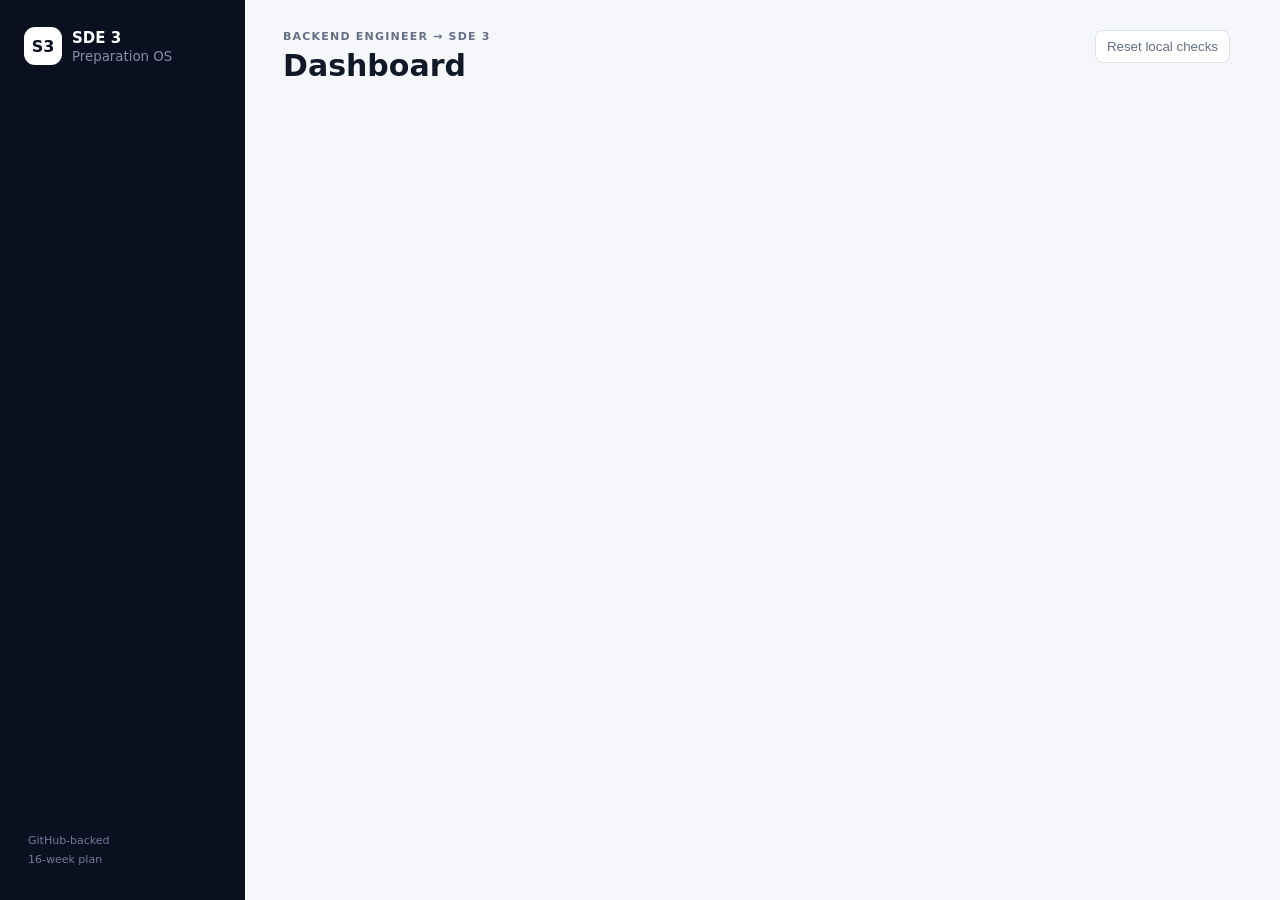
==== sde3.html @ f2c18923 "Add root SDE 3 dashboard entry point" ====
<!doctype html>
<html lang="en">
<head>
  <meta charset="utf-8" />
  <meta name="viewport" content="width=device-width, initial-scale=1" />
  <meta name="theme-color" content="#0b1020" />
  <title>SDE 3 Preparation Dashboard</title>
  <link rel="stylesheet" href="./sde3-prep/styles.css" />
</head>
<body>
  <div class="app-shell">
    <aside class="sidebar">
      <div class="brand"><span class="brand-mark">S3</span><div><strong>SDE 3</strong><small>Preparation OS</small></div></div>
      <nav id="nav"></nav>
      <div class="sidebar-footer"><span>GitHub-backed</span><span>16-week plan</span></div>
    </aside>
    <main class="main">
      <header class="topbar">
        <div><div class="eyebrow">Backend Engineer → SDE 3</div><h1 id="pageTitle">Dashboard</h1></div>
        <div class="top-actions"><button class="ghost" id="resetBtn">Reset local checks</button><span class="date" id="todayDate"></span></div>
      </header>
      <section id="view"></section>
    </main>
  </div>
  <script src="./sde3-prep/app.js"></script>
</body>
</html>
---- sde3-prep/styles.css ----
*{box-sizing:border-box}body{margin:0;font-family:Inter,ui-sans-serif,system-ui,-apple-system,BlinkMacSystemFont,"Segoe UI",sans-serif;background:#f5f7fb;color:#111827}.app-shell{display:flex;min-height:100vh}.sidebar{width:245px;background:#0b1020;color:#dbe3f0;padding:22px 16px;position:fixed;inset:0 auto 0 0;display:flex;flex-direction:column}.brand{display:flex;align-items:center;gap:10px;padding:5px 8px 24px}.brand-mark{width:38px;height:38px;border-radius:11px;background:#fff;color:#0b1020;display:grid;place-items:center;font-weight:900}.brand strong{display:block;color:#fff;font-size:15px}.brand small{display:block;color:#8290a7;margin-top:2px}.sidebar nav{display:grid;gap:5px}.nav-btn{border:0;background:transparent;color:#9eabc0;text-align:left;padding:11px 12px;border-radius:9px;cursor:pointer;font-size:14px}.nav-btn:hover,.nav-btn.active{background:#1a2238;color:#fff}.sidebar-footer{margin-top:auto;display:grid;gap:6px;color:#6f7d96;font-size:11px;padding:12px}.main{margin-left:245px;width:calc(100% - 245px);padding:30px 38px 60px}.topbar{display:flex;justify-content:space-between;align-items:flex-start;margin-bottom:28px}.eyebrow{text-transform:uppercase;letter-spacing:.11em;font-size:11px;color:#667085;font-weight:800}h1{font-size:30px;margin:5px 0 0}.top-actions{display:flex;gap:12px;align-items:center}.date{font-size:13px;color:#667085}.ghost{background:#fff;border:1px solid #dbe1ea;border-radius:8px;padding:8px 11px;color:#667085;cursor:pointer}.hero{background:#0b1020;color:#fff;border-radius:18px;padding:25px 28px;display:grid;grid-template-columns:1.5fr 1fr;gap:28px;box-shadow:0 10px 30px #0b102012}.hero h2{font-size:27px;margin:4px 0 8px}.hero p{color:#b5c0d3;margin:0;line-height:1.6}.progress-ring{display:flex;align-items:center;justify-content:center}.ring{width:135px;height:135px;border-radius:50%;display:grid;place-items:center;background:conic-gradient(#fff var(--p),#2a334b 0);position:relative}.ring:after{content:"";position:absolute;width:103px;height:103px;border-radius:50%;background:#0b1020}.ring span{position:relative;z-index:1;font-size:28px;font-weight:800}.grid{display:grid;grid-template-columns:repeat(3,1fr);gap:16px;margin-top:18px}.card{background:#fff;border:1px solid #e4e8ef;border-radius:14px;padding:19px}.card h3{margin:0 0 7px;font-size:16px}.muted{color:#667085;font-size:13px;line-height:1.55}.metric{font-size:28px;font-weight:800;margin-top:12px}.bar{height:7px;background:#edf0f5;border-radius:99px;overflow:hidden;margin-top:13px}.bar i{display:block;height:100%;background:#111827;border-radius:99px}.section-title{margin:28px 0 12px;font-size:18px}.task{display:flex;gap:12px;align-items:flex-start;padding:13px 0;border-bottom:1px solid #edf0f4}.task:last-child{border:0}.task input{margin-top:3px}.task strong{font-size:14px}.tag{font-size:10px;text-transform:uppercase;letter-spacing:.05em;border:1px solid #dfe4ec;border-radius:999px;padding:3px 7px;color:#667085;margin-left:6px}.week-list{display:grid;gap:10px}.week{background:#fff;border:1px solid #e4e8ef;border-radius:12px;padding:16px;cursor:pointer}.week:hover{border-color:#aeb7c7}.week-head{display:flex;justify-content:space-between;gap:15px}.week h3{margin:0;font-size:15px}.week small{color:#667085}.topic-grid{display:grid;grid-template-columns:repeat(2,1fr);gap:15px}.topic-card{background:#fff;border:1px solid #e4e8ef;border-radius:14px;padding:18px}.topic-head{display:flex;justify-content:space-between;align-items:center}.topic-head h3{margin:0;font-size:16px}.score{font-size:12px;color:#667085}.checklist{margin-top:12px}.checklist label{display:flex;gap:9px;padding:8px 0;font-size:13px;border-bottom:1px solid #f0f2f6}.checklist label:last-child{border:0}.pill{display:inline-block;font-size:11px;background:#f0f2f6;padding:4px 8px;border-radius:999px;color:#475467;margin:3px}.two-col{display:grid;grid-template-columns:1fr 1fr;gap:18px}.empty{background:#fff;border:1px dashed #cfd6e2;border-radius:14px;padding:30px;text-align:center;color:#667085}.callout{background:#eef2ff;border:1px solid #d9defd;border-radius:12px;padding:14px;color:#344054;font-size:13px;line-height:1.55}.small{font-size:12px}.danger{color:#b42318}@media(max-width:900px){.sidebar{position:static;width:100%;height:auto}.sidebar nav{grid-template-columns:repeat(3,1fr)}.sidebar-footer{display:none}.app-shell{display:block}.main{margin:0;width:100%;padding:22px}.hero{grid-template-columns:1fr}.grid,.topic-grid,.two-col{grid-template-columns:1fr}.topbar{gap:12px;flex-direction:column}.top-actions{width:100%;justify-content:space-between}}
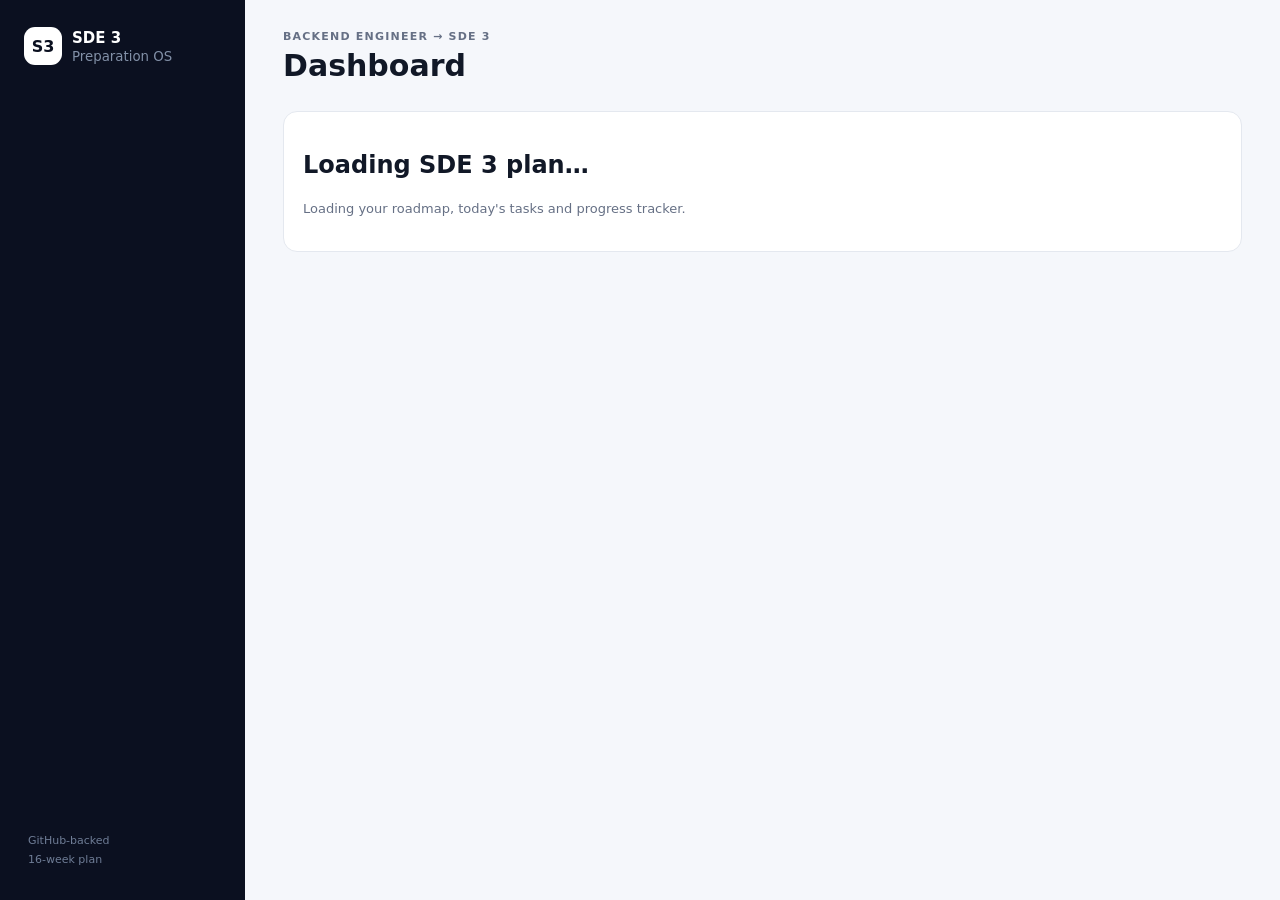
==== commit 0bdd0eb0: "Fix SDE 3 dashboard loading and cache" ====
--- a/sde3.html
+++ b/sde3.html
@@ -5,7 +5,7 @@
   <meta name="viewport" content="width=device-width, initial-scale=1" />
   <meta name="theme-color" content="#0b1020" />
   <title>SDE 3 Preparation Dashboard</title>
-  <link rel="stylesheet" href="./sde3-prep/styles.css" />
+  <link rel="stylesheet" href="./sde3-prep/styles.css?v=2" />
 </head>
 <body>
   <div class="app-shell">
@@ -17,11 +17,11 @@
     <main class="main">
       <header class="topbar">
         <div><div class="eyebrow">Backend Engineer → SDE 3</div><h1 id="pageTitle">Dashboard</h1></div>
-        <div class="top-actions"><button class="ghost" id="resetBtn">Reset local checks</button><span class="date" id="todayDate"></span></div>
+        <div class="top-actions"><span class="date" id="todayDate"></span></div>
       </header>
-      <section id="view"></section>
+      <section id="view"><div class="card"><h2>Loading SDE 3 plan…</h2><p class="muted">Loading your roadmap, today's tasks and progress tracker.</p></div></section>
     </main>
   </div>
-  <script src="./sde3-prep/app.js"></script>
+  <script src="./sde3-prep/app.js?v=2" defer></script>
 </body>
 </html>
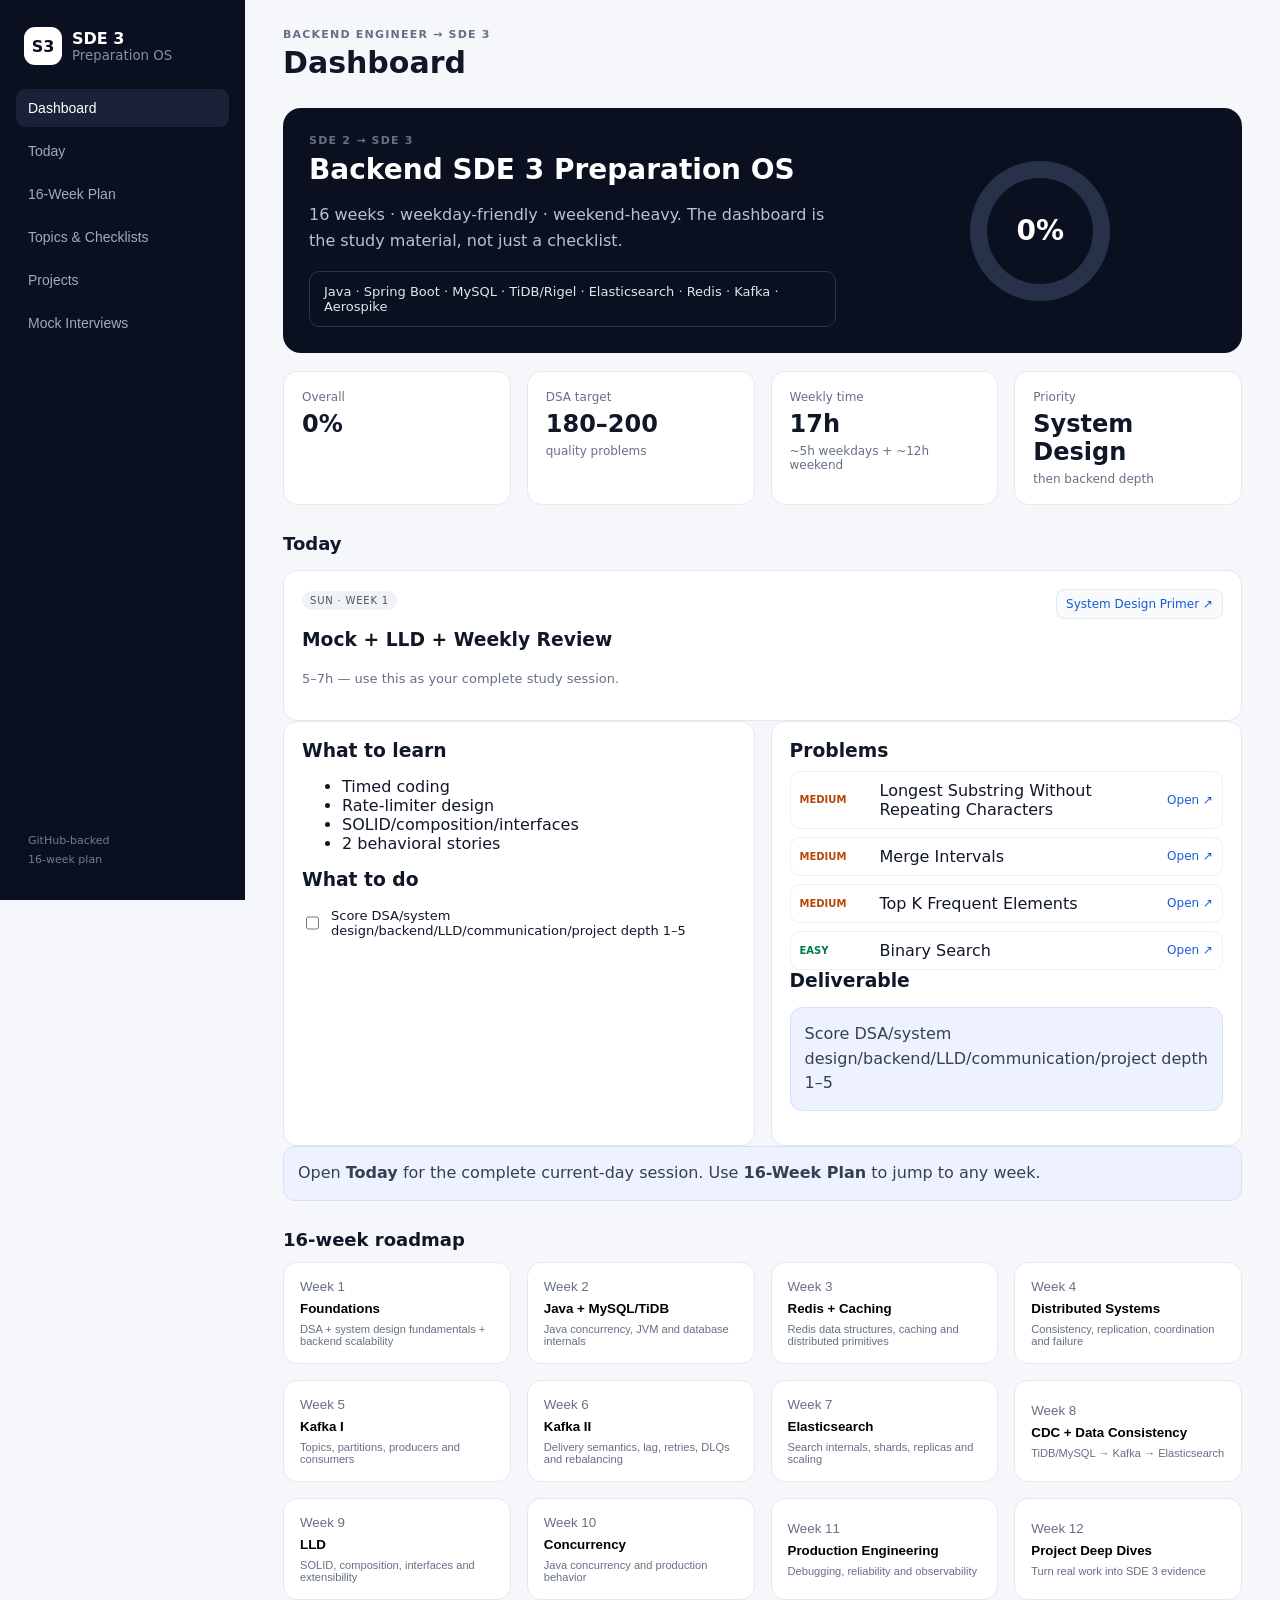
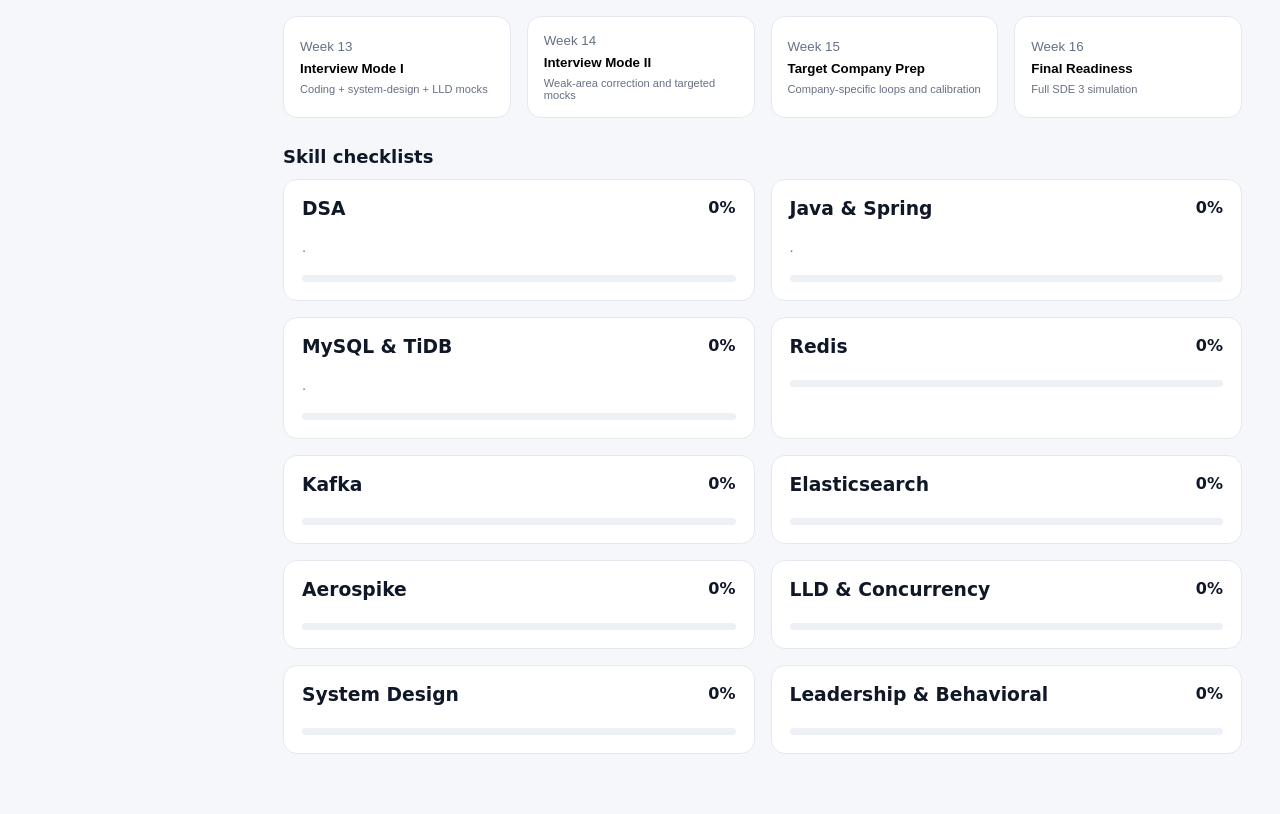
==== commit 8ba53ab9: "Replace SDE3 dashboard renderer with stable daily curriculum" ====
--- a/sde3.html
+++ b/sde3.html
@@ -1,27 +1 @@
-<!doctype html>
-<html lang="en">
-<head>
-  <meta charset="utf-8" />
-  <meta name="viewport" content="width=device-width, initial-scale=1" />
-  <meta name="theme-color" content="#0b1020" />
-  <title>SDE 3 Preparation Dashboard</title>
-  <link rel="stylesheet" href="./sde3-prep/styles.css?v=2" />
-</head>
-<body>
-  <div class="app-shell">
-    <aside class="sidebar">
-      <div class="brand"><span class="brand-mark">S3</span><div><strong>SDE 3</strong><small>Preparation OS</small></div></div>
-      <nav id="nav"></nav>
-      <div class="sidebar-footer"><span>GitHub-backed</span><span>16-week plan</span></div>
-    </aside>
-    <main class="main">
-      <header class="topbar">
-        <div><div class="eyebrow">Backend Engineer → SDE 3</div><h1 id="pageTitle">Dashboard</h1></div>
-        <div class="top-actions"><span class="date" id="todayDate"></span></div>
-      </header>
-      <section id="view"><div class="card"><h2>Loading SDE 3 plan…</h2><p class="muted">Loading your roadmap, today's tasks and progress tracker.</p></div></section>
-    </main>
-  </div>
-  <script src="./sde3-prep/app.js?v=2" defer></script>
-</body>
-</html>
+<!doctype html><html lang="en"><head><meta charset="utf-8"><meta name="viewport" content="width=device-width,initial-scale=1"><meta name="theme-color" content="#0b1020"><title>SDE 3 Preparation OS</title><link rel="stylesheet" href="./sde3-prep/styles-fixed.css?v=4"></head><body><div class="app-shell"><aside class="sidebar"><div class="brand"><span class="brand-mark">S3</span><div><strong>SDE 3</strong><small>Preparation OS</small></div></div><nav id="nav"></nav><div class="sidebar-footer"><span>GitHub-backed</span><span>16-week plan</span></div></aside><main class="main"><header class="topbar"><div><div class="eyebrow">Backend Engineer → SDE 3</div><h1 id="pageTitle">Dashboard</h1></div><div><span id="todayDate"></span></div></header><section id="view"><div class="card"><h2>Loading SDE 3 plan…</h2><p class="muted">Loading roadmap, daily study material and progress.</p></div></section></main></div><script src="./sde3-prep/app-fixed.js?v=4"></script></body></html>
--- a/sde3-prep/styles-fixed.css
+++ b/sde3-prep/styles-fixed.css
@@ -0,0 +1 @@
+*{box-sizing:border-box}html,body{margin:0;padding:0;font-family:Inter,ui-sans-serif,system-ui,-apple-system,BlinkMacSystemFont,"Segoe UI",sans-serif;background:#f5f7fb;color:#101828}body{min-height:100vh}.app-shell{display:flex;min-height:100vh}.sidebar{width:245px;background:#0b1020;color:#dbe3f0;padding:22px 16px;position:fixed;inset:0 auto 0 0;display:flex;flex-direction:column;min-height:100vh}.brand{display:flex;align-items:center;gap:10px;padding:5px 8px 24px}.brand-mark{width:38px;height:38px;border-radius:11px;background:#fff;color:#0b1020;display:grid;place-items:center;font-weight:900}.brand strong{display:block;color:#fff}.brand small{display:block;color:#8290a7}.sidebar nav{display:grid;gap:5px}.nav-btn{border:0;background:transparent;color:#9eabc0;text-align:left;padding:11px 12px;border-radius:9px;cursor:pointer;font-size:14px}.nav-btn:hover,.nav-btn.active{background:#1a2238;color:#fff}.sidebar-footer{margin-top:auto;display:grid;gap:6px;color:#6f7d96;font-size:11px;padding:12px}.main{margin-left:245px;width:calc(100% - 245px);padding:28px 38px 60px}.topbar{display:flex;justify-content:space-between;align-items:flex-start;margin-bottom:24px}.eyebrow{text-transform:uppercase;letter-spacing:.11em;font-size:11px;color:#667085;font-weight:800}.topbar h1{font-size:30px;margin:4px 0}.ghost{background:#fff;border:1px solid #dbe1ea;border-radius:8px;padding:8px 11px;color:#667085}.hero{background:#0b1020;color:#fff;border-radius:18px;padding:26px;display:grid;grid-template-columns:1.5fr 1fr;gap:28px}.hero h2{font-size:28px;margin:6px 0}.hero p{color:#b7c2d5;line-height:1.6}.stack{margin-top:18px;padding:12px 14px;border:1px solid #2a334b;border-radius:10px;color:#dfe5ef;font-size:13px}.ring-wrap{display:flex;align-items:center;justify-content:center}.ring{width:140px;height:140px;border-radius:50%;display:grid;place-items:center;background:conic-gradient(#fff var(--p),#27314a 0);position:relative}.ring:after{content:"";position:absolute;width:106px;height:106px;border-radius:50%;background:#0b1020}.ring span{z-index:1;position:relative;font-size:28px;font-weight:800}.stat-grid,.grid,.topic-grid,.week-grid,.study-grid,.today-grid{display:grid;gap:16px}.stat-grid{grid-template-columns:repeat(4,1fr);margin:18px 0}.stat{background:#fff;border:1px solid #e4e8ef;border-radius:14px;padding:18px}.stat span,.stat small{display:block;color:#667085;font-size:12px}.stat b{display:block;font-size:24px;margin:6px 0}.grid{grid-template-columns:repeat(3,1fr)}.topic-grid{grid-template-columns:repeat(2,1fr)}.study-grid{grid-template-columns:repeat(2,1fr)}.today-grid{grid-template-columns:1fr 1fr}.card,.study-card,.topic-card,.week-card,.stat{background:#fff;border:1px solid #e4e8ef;border-radius:14px}.card,.study-card,.topic-card{padding:18px}.study-card h3,.topic-card h3{margin:0 0 10px}.study-card h4{margin:18px 0 8px;font-size:12px;text-transform:uppercase;letter-spacing:.08em;color:#667085}.muted{color:#667085;font-size:13px;line-height:1.55}.section-title{margin:28px 0 12px;font-size:18px}.callout{background:#eef2ff;border:1px solid #d9defd;border-radius:12px;padding:14px;color:#344054;line-height:1.55}.bar{height:7px;background:#edf0f5;border-radius:999px;overflow:hidden;margin-top:10px}.bar i{display:block;height:100%;background:#111827;border-radius:999px}.checklist label{display:flex;gap:9px;padding:8px 0;border-bottom:1px solid #f0f2f6;font-size:13px}.checklist label:last-child{border-bottom:0}.study-head,.topic-head,.week-head{display:flex;justify-content:space-between;gap:12px}.daytag{display:inline-block;font-size:10px;text-transform:uppercase;letter-spacing:.08em;color:#475467;background:#f0f2f6;border-radius:999px;padding:4px 8px}.problems{display:grid;gap:8px}.problem{display:grid;grid-template-columns:72px 1fr auto;align-items:center;gap:8px;padding:9px;border:1px solid #edf0f4;border-radius:10px}.problem a,.links a{color:#175cd3;text-decoration:none;font-size:12px}.difficulty{font-size:10px;font-weight:700;text-transform:uppercase}.difficulty.easy{color:#027a48}.difficulty.medium{color:#b54708}.difficulty.hard{color:#b42318}.links{display:flex;flex-wrap:wrap;gap:8px}.links a{background:#f8fafc;border:1px solid #e4e8ef;border-radius:8px;padding:7px 9px}.week-grid{grid-template-columns:repeat(4,1fr)}.week-card{text-align:left;padding:16px;cursor:pointer}.week-card:hover{border-color:#98a2b3}.week-card span,.week-card small,.week-card em{display:block;color:#667085}.week-card b{display:block;margin:7px 0}.week-card em{font-size:11px;margin-top:10px}.today-hero{background:#fff;border:1px solid #e4e8ef;border-radius:14px;padding:18px;margin-top:16px;display:flex;justify-content:space-between;gap:20px}.day-strip{display:flex;gap:8px;flex-wrap:wrap}.day-button{border:1px solid #dbe1ea;background:#fff;padding:8px 13px;border-radius:8px}.day-button.active{background:#0b1020;color:#fff}.error{background:#fff3f2;border:1px solid #fecdca;border-radius:14px;padding:20px}.error pre{white-space:pre-wrap;overflow:auto;font-size:12px}.error button{margin-top:10px;padding:9px 12px}@media(max-width:1000px){.week-grid{grid-template-columns:repeat(2,1fr)}.grid,.stat-grid,.study-grid,.today-grid{grid-template-columns:1fr}.hero{grid-template-columns:1fr}.topic-grid{grid-template-columns:1fr}}@media(max-width:700px){.sidebar{position:static;width:100%;min-height:auto}.app-shell{display:block}.main{margin:0;width:100%;padding:20px}.week-grid{grid-template-columns:1fr}.topbar{flex-direction:column;gap:10px}}
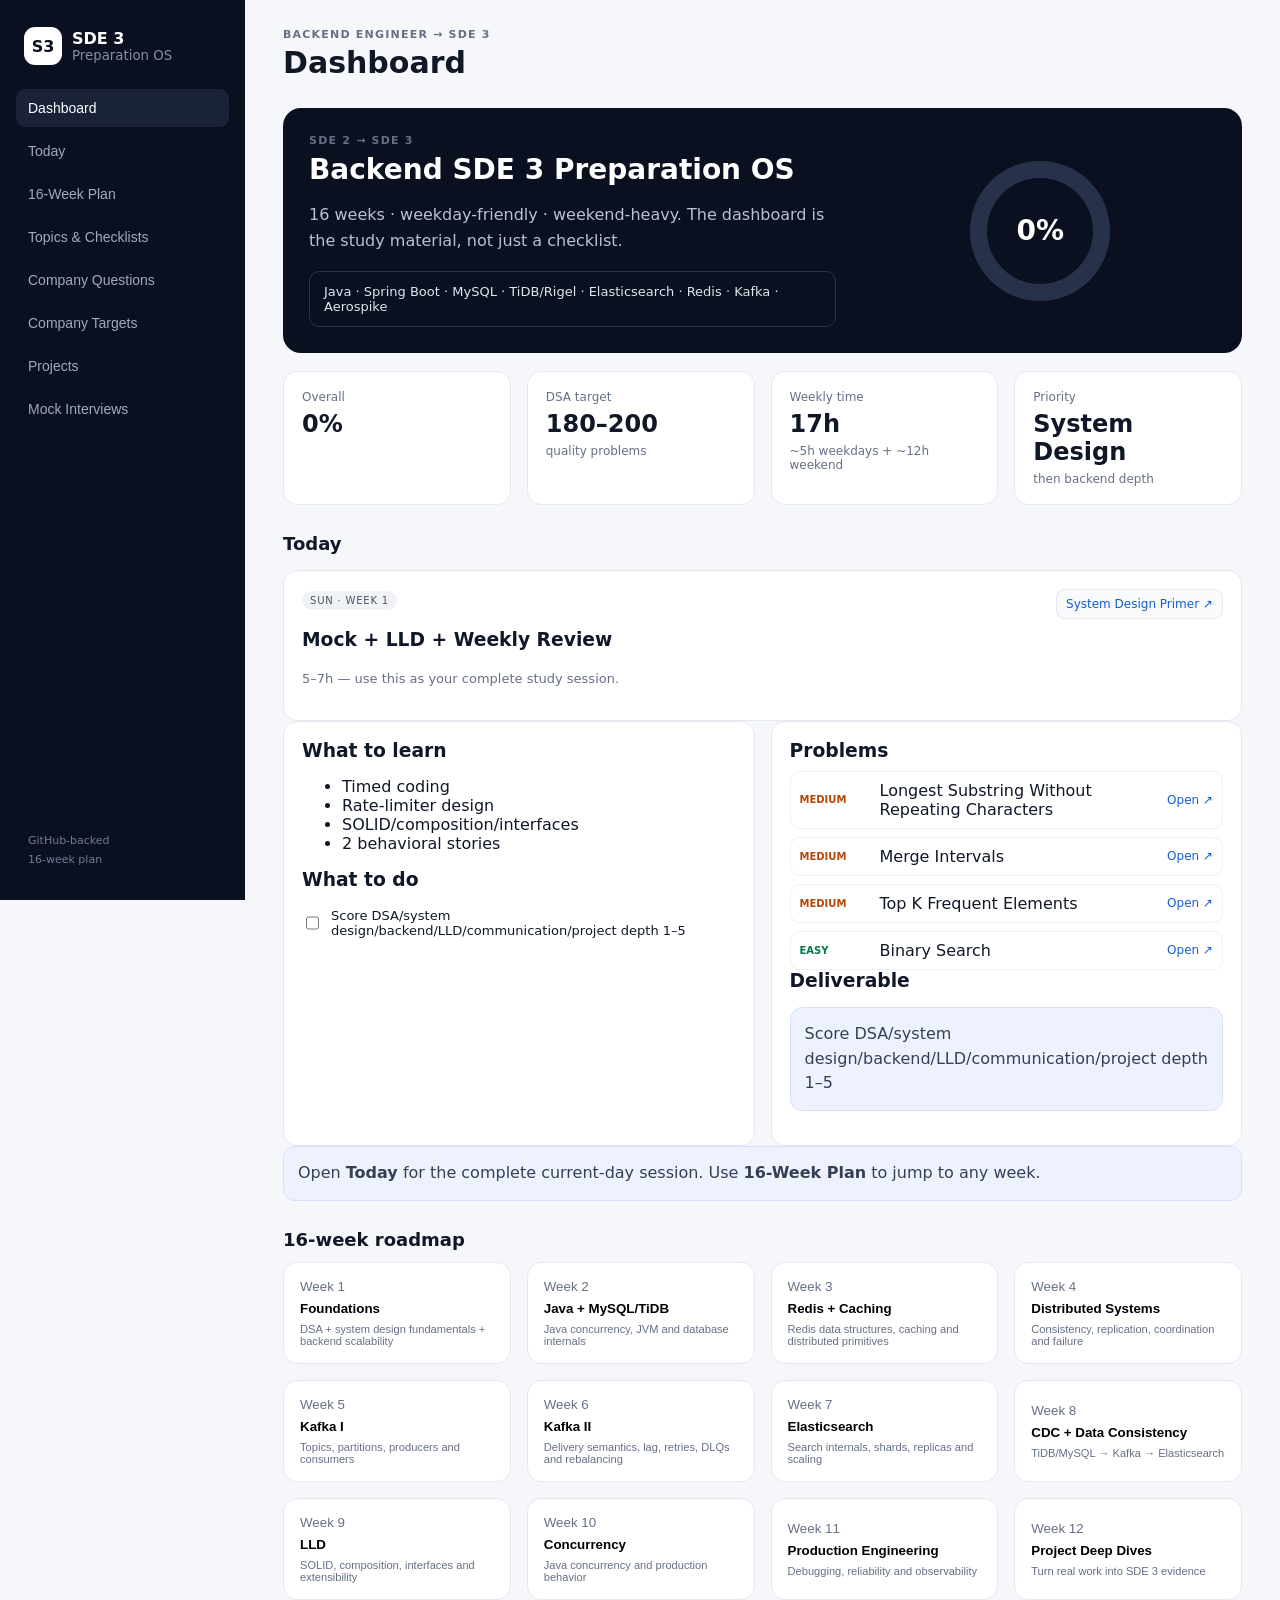
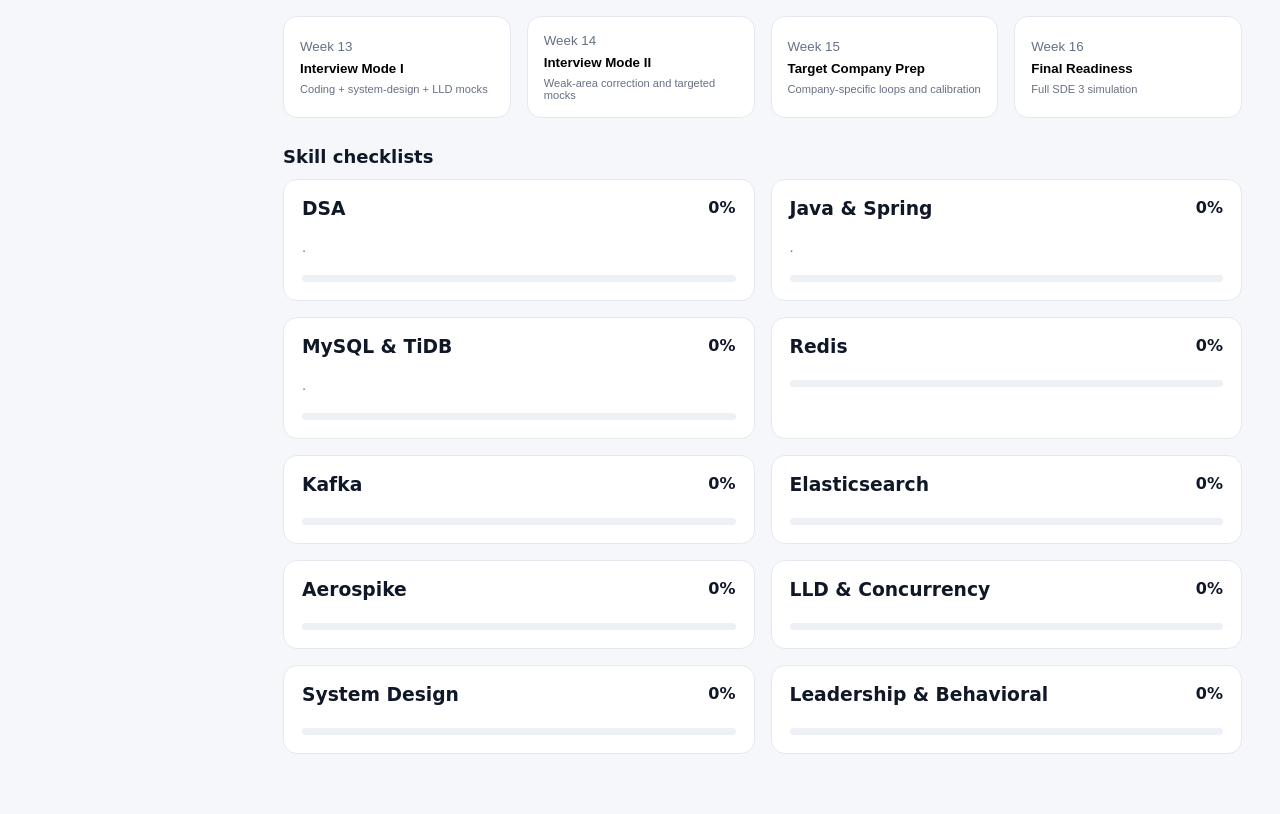
==== commit 2b23a247: "Add company-specific dashboard tabs and cache-bust assets" ====
--- a/sde3.html
+++ b/sde3.html
@@ -1 +1 @@
-<!doctype html><html lang="en"><head><meta charset="utf-8"><meta name="viewport" content="width=device-width,initial-scale=1"><meta name="theme-color" content="#0b1020"><title>SDE 3 Preparation OS</title><link rel="stylesheet" href="./sde3-prep/styles-fixed.css?v=4"></head><body><div class="app-shell"><aside class="sidebar"><div class="brand"><span class="brand-mark">S3</span><div><strong>SDE 3</strong><small>Preparation OS</small></div></div><nav id="nav"></nav><div class="sidebar-footer"><span>GitHub-backed</span><span>16-week plan</span></div></aside><main class="main"><header class="topbar"><div><div class="eyebrow">Backend Engineer → SDE 3</div><h1 id="pageTitle">Dashboard</h1></div><div><span id="todayDate"></span></div></header><section id="view"><div class="card"><h2>Loading SDE 3 plan…</h2><p class="muted">Loading roadmap, daily study material and progress.</p></div></section></main></div><script src="./sde3-prep/app-fixed.js?v=4"></script></body></html>+<!doctype html><html lang="en"><head><meta charset="utf-8"><meta name="viewport" content="width=device-width,initial-scale=1"><meta name="theme-color" content="#0b1020"><title>SDE 3 Preparation OS</title><link rel="stylesheet" href="./sde3-prep/styles-fixed.css?v=5"></head><body><div class="app-shell"><aside class="sidebar"><div class="brand"><span class="brand-mark">S3</span><div><strong>SDE 3</strong><small>Preparation OS</small></div></div><nav id="nav"></nav><div class="sidebar-footer"><span>GitHub-backed</span><span>16-week plan</span></div></aside><main class="main"><header class="topbar"><div><div class="eyebrow">Backend Engineer → SDE 3</div><h1 id="pageTitle">Dashboard</h1></div><div><span id="todayDate"></span></div></header><section id="view"><div class="card"><h2>Loading SDE 3 plan…</h2><p class="muted">Loading roadmap, daily study material, company questions and targets.</p></div></section></main></div><script src="./sde3-prep/app-fixed.js?v=5"></script><script src="./sde3-prep/companies.js?v=1"></script></body></html>
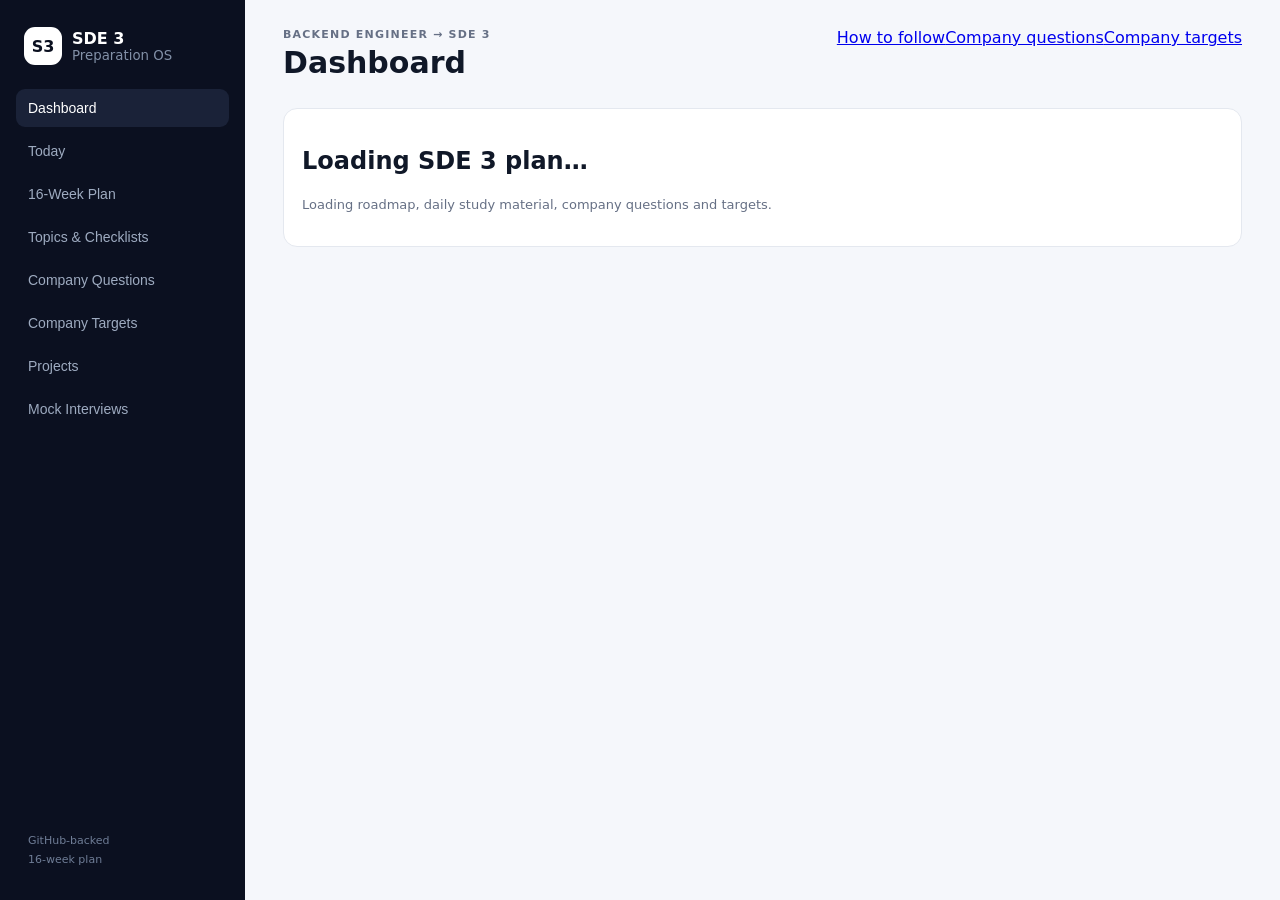
==== commit 522eb3aa: "Make SDE3 dashboard progression dynamic and add preparation links" ====
--- a/sde3.html
+++ b/sde3.html
@@ -1 +1 @@
-<!doctype html><html lang="en"><head><meta charset="utf-8"><meta name="viewport" content="width=device-width,initial-scale=1"><meta name="theme-color" content="#0b1020"><title>SDE 3 Preparation OS</title><link rel="stylesheet" href="./sde3-prep/styles-fixed.css?v=5"></head><body><div class="app-shell"><aside class="sidebar"><div class="brand"><span class="brand-mark">S3</span><div><strong>SDE 3</strong><small>Preparation OS</small></div></div><nav id="nav"></nav><div class="sidebar-footer"><span>GitHub-backed</span><span>16-week plan</span></div></aside><main class="main"><header class="topbar"><div><div class="eyebrow">Backend Engineer → SDE 3</div><h1 id="pageTitle">Dashboard</h1></div><div><span id="todayDate"></span></div></header><section id="view"><div class="card"><h2>Loading SDE 3 plan…</h2><p class="muted">Loading roadmap, daily study material, company questions and targets.</p></div></section></main></div><script src="./sde3-prep/app-fixed.js?v=5"></script><script src="./sde3-prep/companies.js?v=1"></script></body></html>+<!doctype html><html lang="en"><head><meta charset="utf-8"><meta name="viewport" content="width=device-width,initial-scale=1"><meta name="theme-color" content="#0b1020"><title>SDE 3 Preparation OS</title><link rel="stylesheet" href="./sde3-prep/styles-fixed.css?v=6"></head><body><div class="app-shell"><aside class="sidebar"><div class="brand"><span class="brand-mark">S3</span><div><strong>SDE 3</strong><small>Preparation OS</small></div></div><nav id="nav"></nav><div class="sidebar-footer"><span>GitHub-backed</span><span>16-week plan</span></div></aside><main class="main"><header class="topbar"><div><div class="eyebrow">Backend Engineer → SDE 3</div><h1 id="pageTitle">Dashboard</h1></div><div class="top-actions"><a class="quick-link" href="./prep-method.html">How to follow</a><a class="quick-link" href="./sde3.html#company-questions">Company questions</a><a class="quick-link" href="./sde3.html#companies">Company targets</a><span id="todayDate"></span></div></header><section id="view"><div class="card"><h2>Loading SDE 3 plan…</h2><p class="muted">Loading roadmap, daily study material, company questions and targets.</p></div></section></main></div><script src="./sde3-prep/app-loader.js?v=6"></script><script src="./sde3-prep/companies.js?v=2"></script></body></html>
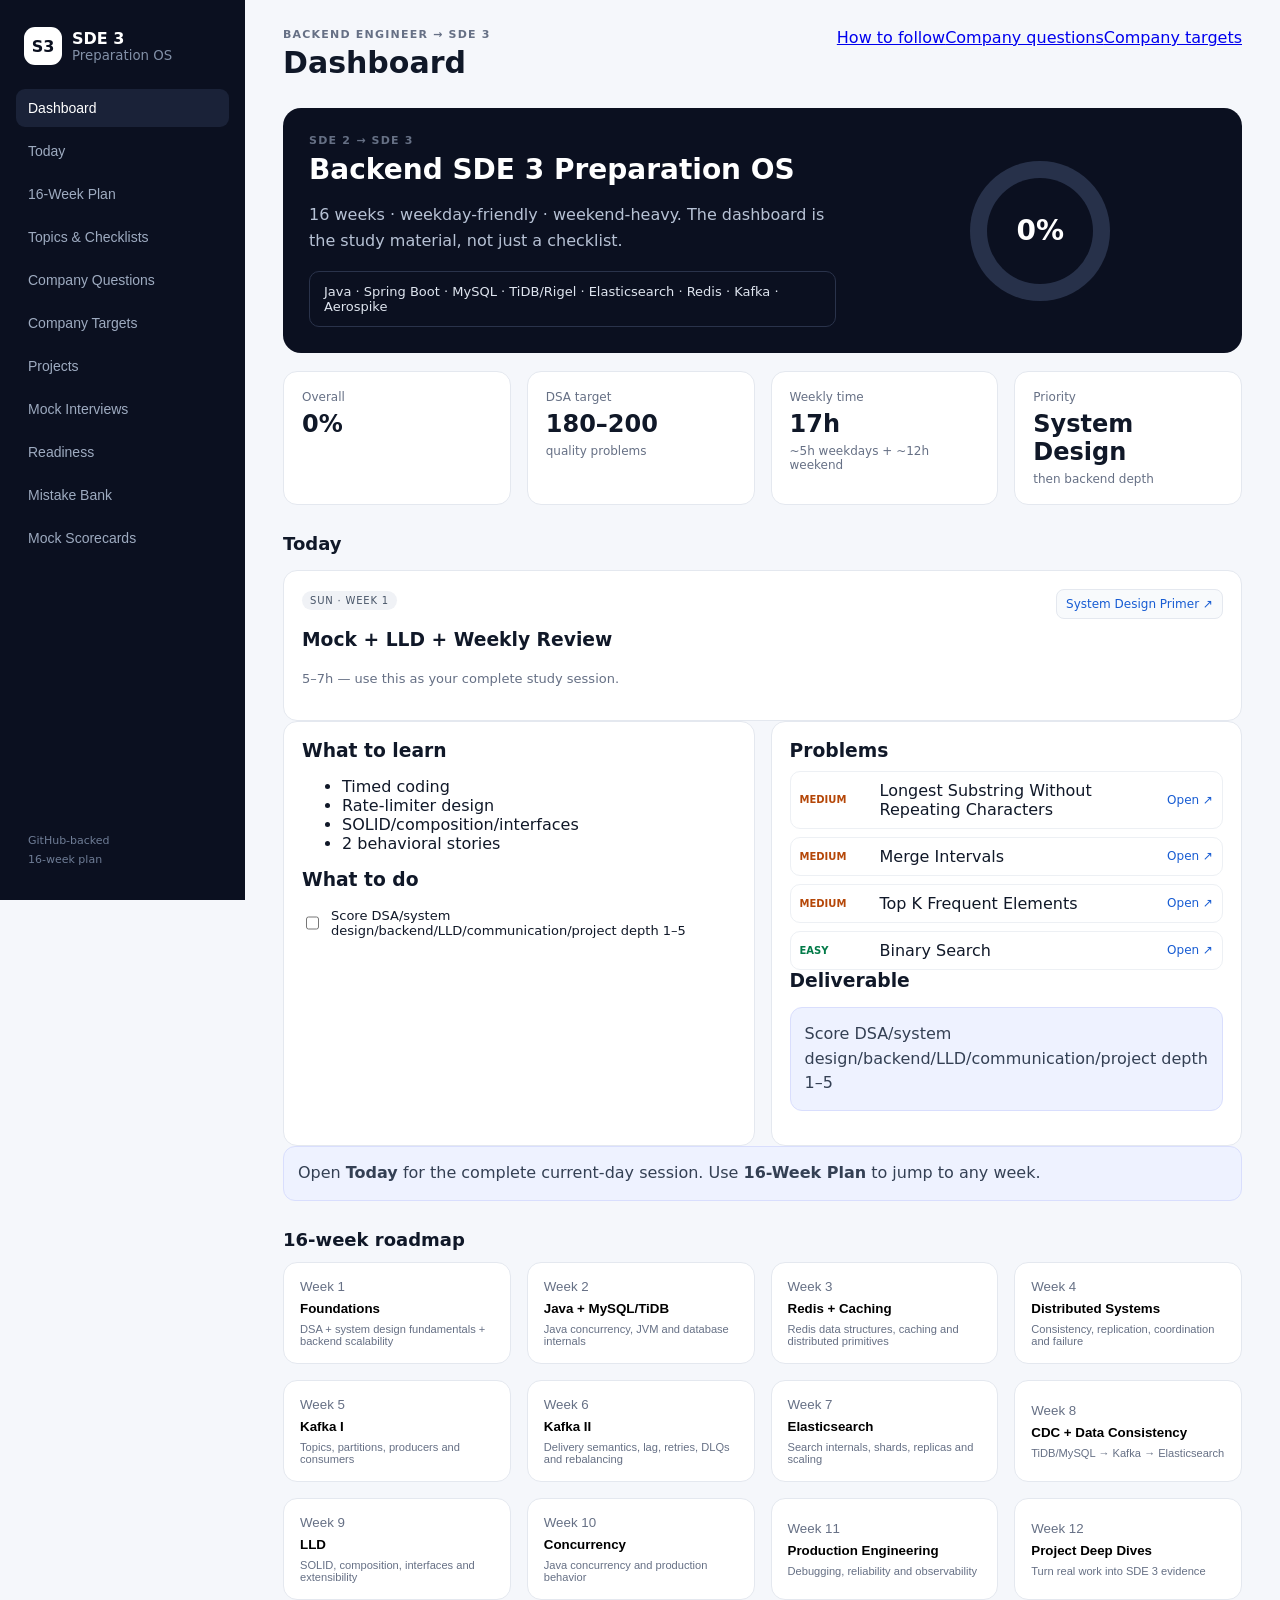
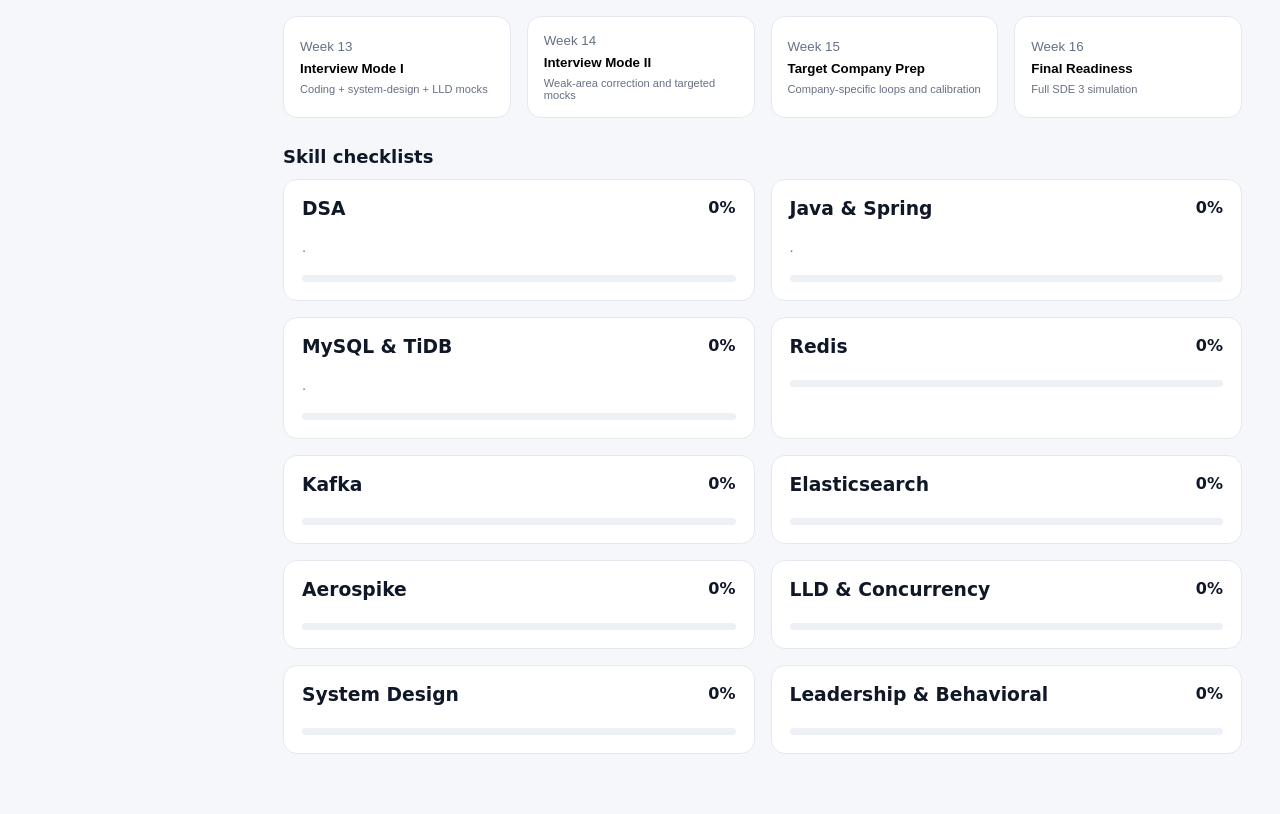
==== commit aac845b3: "Fix SDE3 dashboard loading and add readiness coach" ====
--- a/sde3.html
+++ b/sde3.html
@@ -1 +1 @@
-<!doctype html><html lang="en"><head><meta charset="utf-8"><meta name="viewport" content="width=device-width,initial-scale=1"><meta name="theme-color" content="#0b1020"><title>SDE 3 Preparation OS</title><link rel="stylesheet" href="./sde3-prep/styles-fixed.css?v=6"></head><body><div class="app-shell"><aside class="sidebar"><div class="brand"><span class="brand-mark">S3</span><div><strong>SDE 3</strong><small>Preparation OS</small></div></div><nav id="nav"></nav><div class="sidebar-footer"><span>GitHub-backed</span><span>16-week plan</span></div></aside><main class="main"><header class="topbar"><div><div class="eyebrow">Backend Engineer → SDE 3</div><h1 id="pageTitle">Dashboard</h1></div><div class="top-actions"><a class="quick-link" href="./prep-method.html">How to follow</a><a class="quick-link" href="./sde3.html#company-questions">Company questions</a><a class="quick-link" href="./sde3.html#companies">Company targets</a><span id="todayDate"></span></div></header><section id="view"><div class="card"><h2>Loading SDE 3 plan…</h2><p class="muted">Loading roadmap, daily study material, company questions and targets.</p></div></section></main></div><script src="./sde3-prep/app-loader.js?v=6"></script><script src="./sde3-prep/companies.js?v=2"></script></body></html>+<!doctype html><html lang="en"><head><meta charset="utf-8"><meta name="viewport" content="width=device-width,initial-scale=1"><meta name="theme-color" content="#0b1020"><title>SDE 3 Preparation OS</title><link rel="stylesheet" href="./sde3-prep/styles-fixed.css?v=7"></head><body><div class="app-shell"><aside class="sidebar"><div class="brand"><span class="brand-mark">S3</span><div><strong>SDE 3</strong><small>Preparation OS</small></div></div><nav id="nav"></nav><div class="sidebar-footer"><span>GitHub-backed</span><span>16-week plan</span></div></aside><main class="main"><header class="topbar"><div><div class="eyebrow">Backend Engineer → SDE 3</div><h1 id="pageTitle">Dashboard</h1></div><div class="top-actions"><a class="quick-link" href="./prep-method.html">How to follow</a><a class="quick-link" href="#company-questions">Company questions</a><a class="quick-link" href="#companies">Company targets</a><span id="todayDate"></span></div></header><section id="view"><div class="card"><h2>Loading SDE 3 plan…</h2><p class="muted">Loading roadmap, daily study material, company questions and targets.</p></div></section></main></div><script src="./sde3-prep/app-fixed.js?v=7"></script><script src="./sde3-prep/companies.js?v=3"></script><script src="./sde3-prep/coach.js?v=1"></script></body></html>
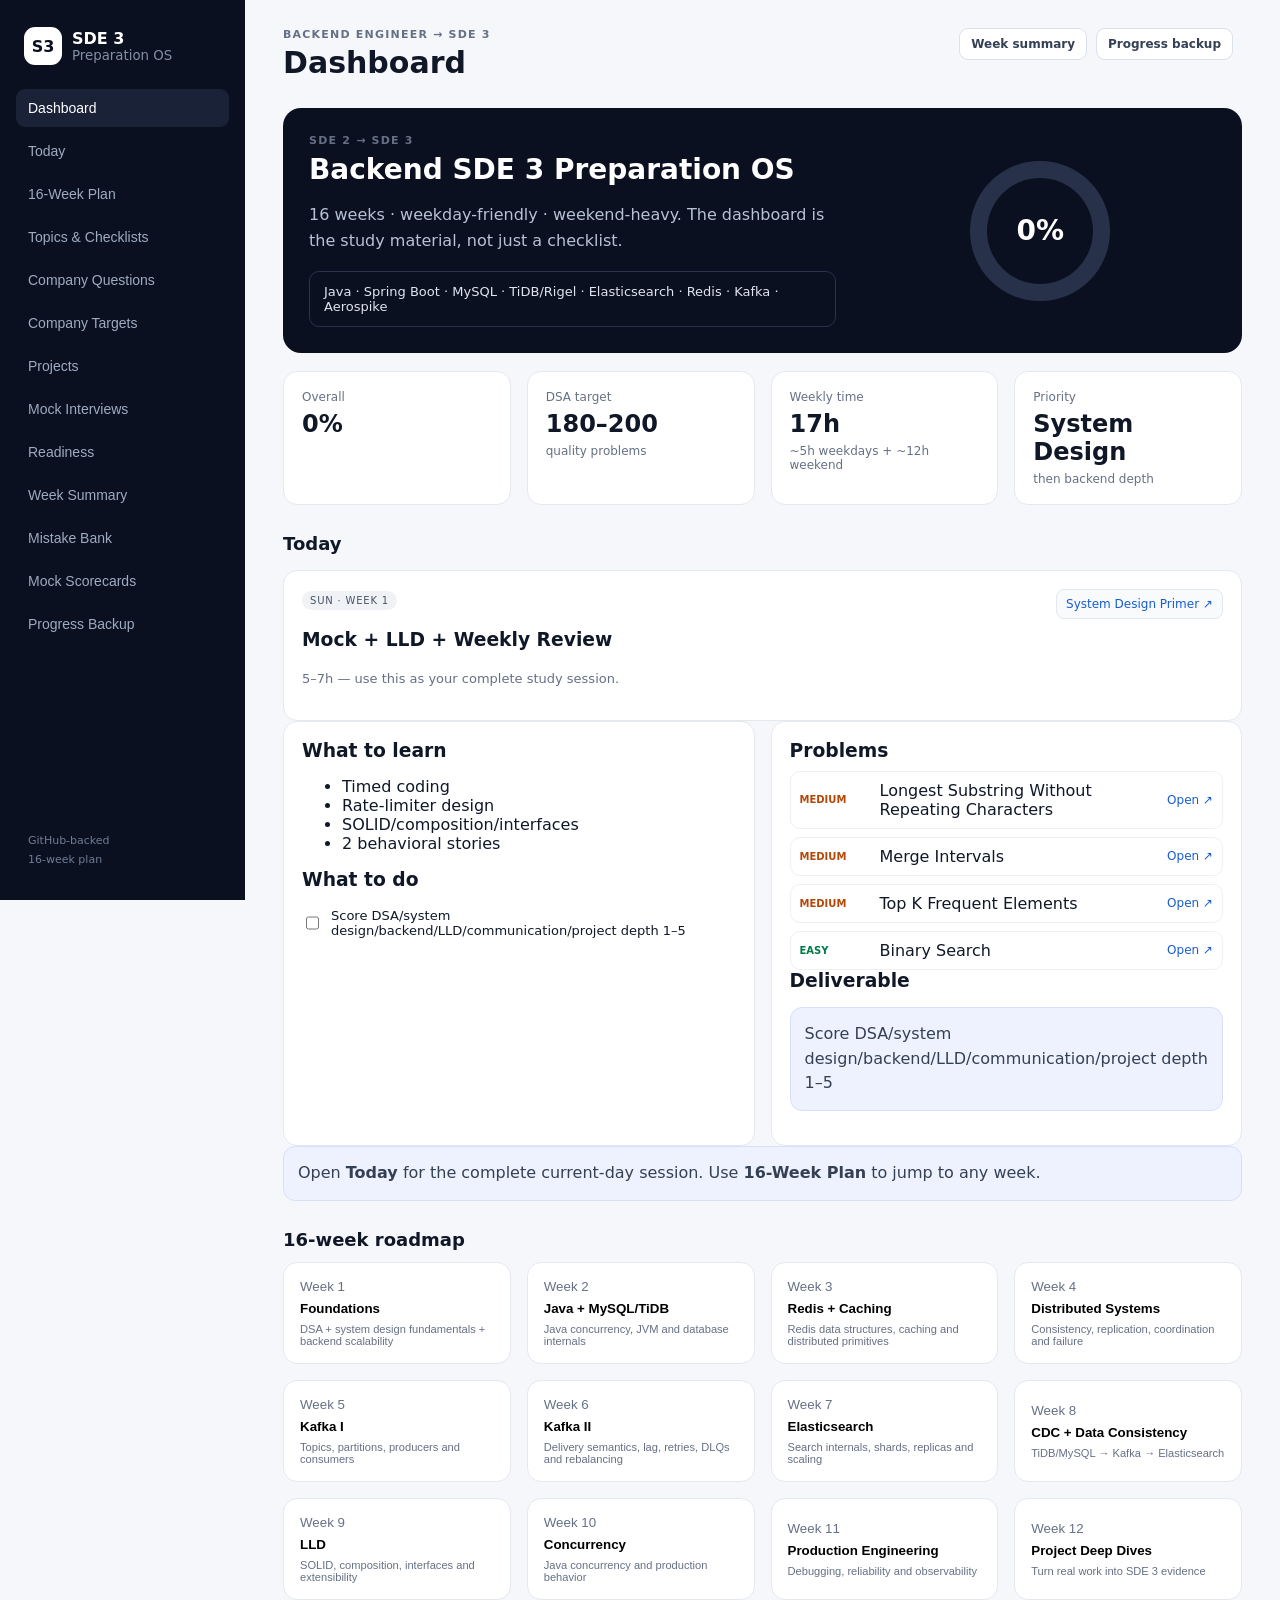
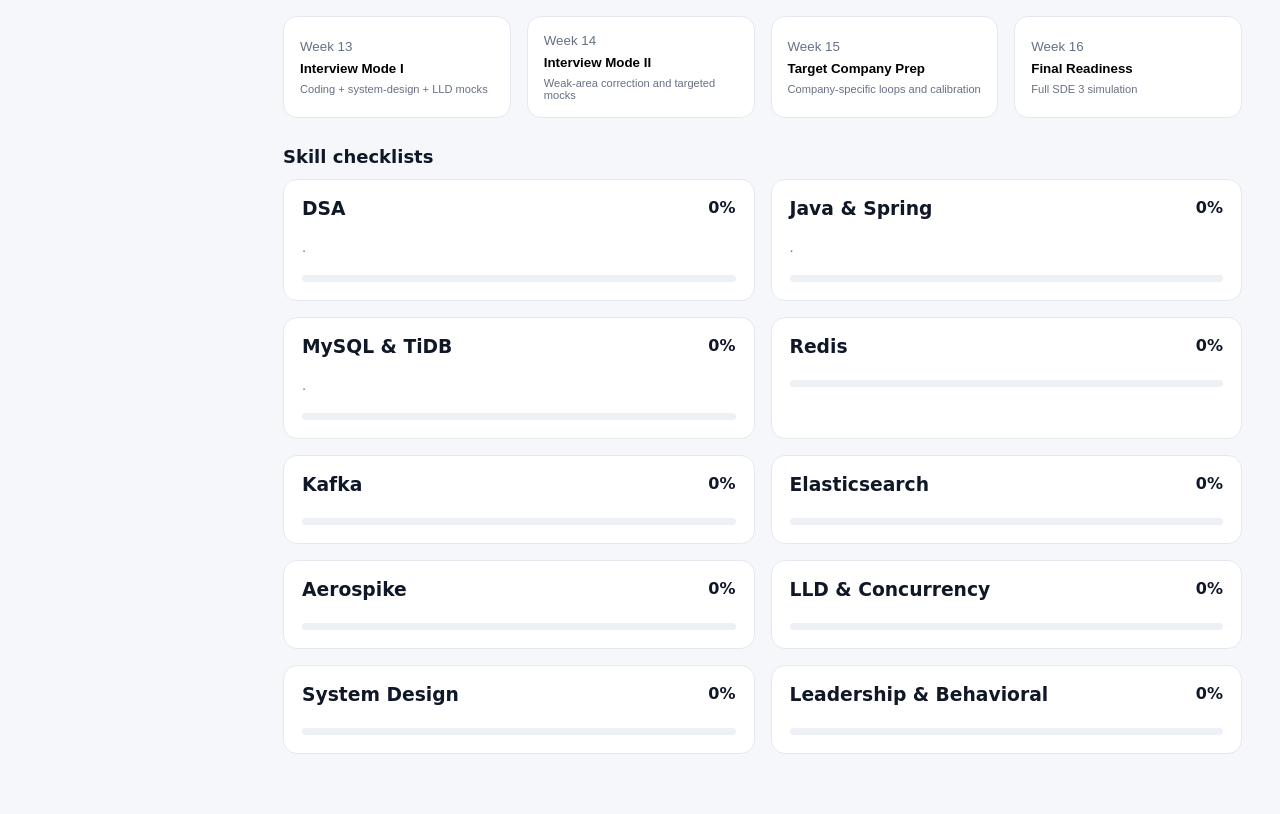
==== commit edd31da4: "Improve dashboard navigation, weekly summary and progress backup" ====
--- a/sde3.html
+++ b/sde3.html
@@ -1 +1 @@
-<!doctype html><html lang="en"><head><meta charset="utf-8"><meta name="viewport" content="width=device-width,initial-scale=1"><meta name="theme-color" content="#0b1020"><title>SDE 3 Preparation OS</title><link rel="stylesheet" href="./sde3-prep/styles-fixed.css?v=7"></head><body><div class="app-shell"><aside class="sidebar"><div class="brand"><span class="brand-mark">S3</span><div><strong>SDE 3</strong><small>Preparation OS</small></div></div><nav id="nav"></nav><div class="sidebar-footer"><span>GitHub-backed</span><span>16-week plan</span></div></aside><main class="main"><header class="topbar"><div><div class="eyebrow">Backend Engineer → SDE 3</div><h1 id="pageTitle">Dashboard</h1></div><div class="top-actions"><a class="quick-link" href="./prep-method.html">How to follow</a><a class="quick-link" href="#company-questions">Company questions</a><a class="quick-link" href="#companies">Company targets</a><span id="todayDate"></span></div></header><section id="view"><div class="card"><h2>Loading SDE 3 plan…</h2><p class="muted">Loading roadmap, daily study material, company questions and targets.</p></div></section></main></div><script src="./sde3-prep/app-fixed.js?v=7"></script><script src="./sde3-prep/companies.js?v=3"></script><script src="./sde3-prep/coach.js?v=1"></script></body></html>+<!doctype html><html lang="en"><head><meta charset="utf-8"><meta name="viewport" content="width=device-width,initial-scale=1"><meta name="theme-color" content="#0b1020"><title>SDE 3 Preparation OS</title><link rel="stylesheet" href="./sde3-prep/styles-fixed.css?v=9"></head><body><div class="app-shell"><aside class="sidebar"><div class="brand"><span class="brand-mark">S3</span><div><strong>SDE 3</strong><small>Preparation OS</small></div></div><nav id="nav"></nav><div class="sidebar-footer"><span>GitHub-backed</span><span>16-week plan</span></div></aside><main class="main"><header class="topbar"><div><div class="eyebrow">Backend Engineer → SDE 3</div><h1 id="pageTitle">Dashboard</h1></div><div class="top-actions"><span id="todayDate"></span></div></header><section id="view"><div class="card"><h2>Loading SDE 3 plan…</h2><p class="muted">Loading roadmap, daily study material, company questions and targets.</p></div></section></main></div><script>if(!location.hash){history.replaceState(null,'','#dashboard');}</script><script src="./sde3-prep/app-fixed.js?v=9"></script><script src="./sde3-prep/companies.js?v=5"></script><script src="./sde3-prep/coach.js?v=3"></script><script src="./sde3-prep/ux.js?v=1"></script></body></html>
